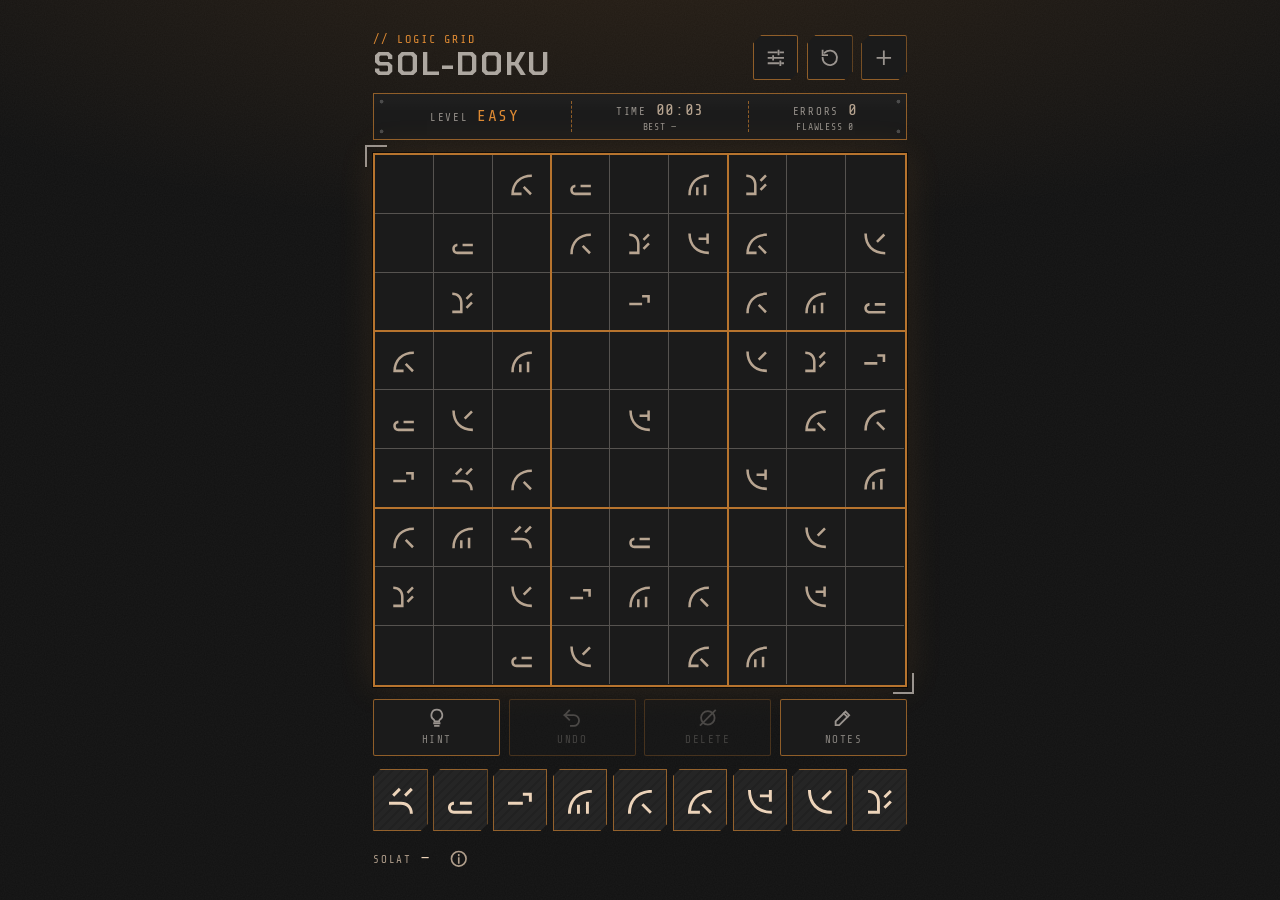
==== index.html @ e5eb12f6 "Release {"v":"20261127234426"} Co-Authored-By: Devin AI <158243242+devin-ai-integration[bot]@users.n" ====
<!doctype html>
<html lang="en" data-hue="ember">
<head>
  <meta charset="utf-8">
  <meta name="viewport" content="width=device-width, initial-scale=1, viewport-fit=cover">
  <meta name="theme-color" content="#111111">
  <meta name="apple-mobile-web-app-capable" content="yes">
  <meta name="mobile-web-app-capable" content="yes">
  <meta name="apple-mobile-web-app-status-bar-style" content="black-translucent">
  <meta name="apple-mobile-web-app-title" content="Sol-doku">
  <title>Sol-doku</title>
  <script>
    (() => {
      const V = "20261127234426";
      const check = () => fetch("version.json?t=" + Date.now(), { cache: "no-store" })
        .then((r) => r.json())
        .then(({ v }) => {
          if (v && v !== V && new URLSearchParams(location.search).get("v") !== v) location.replace(location.pathname + "?v=" + v);
        })
        .catch(() => {});
      check();
      document.addEventListener("visibilitychange", () => { if (!document.hidden) check(); });
    })();
  </script>
  <link rel="icon" type="image/png" href="[data-uri]">
  <link rel="apple-touch-icon" href="[data-uri]">
  <script>try { var h = localStorage.getItem("sudoku.hue"); if (h) document.documentElement.dataset.hue = h; } catch (e) {}</script>
  <link rel="preconnect" href="https://fonts.googleapis.com">
  <link rel="preconnect" href="https://fonts.gstatic.com" crossorigin>
  <link rel="stylesheet" href="https://fonts.googleapis.com/css2?family=Chakra+Petch:wght@400;500;600;700&family=Share+Tech+Mono&display=swap">
  <link rel="stylesheet" href="style.css?v=20261127234426">
</head>
<body>
  <main class="app" id="app">
    <header class="topbar">
      <div class="brand">
        <div class="kicker">// Logic grid</div>
        <h1>Sol-doku</h1>
      </div>
      <div class="top-actions">
        <button class="icon-btn" id="open-hue" aria-label="Settings">
          <svg viewBox="0 0 24 24" fill="none" stroke="currentColor" stroke-width="2" stroke-linecap="square"><path d="M4 6h9M17 6h3M4 12h3M11 12h9M4 18h11M19 18h1"/><path d="M15 4v4M9 10v4M17 16v4"/></svg>
        </button>
        <button class="icon-btn" id="open-reset" aria-label="Reset grid">
          <svg viewBox="0 0 24 24" fill="none" stroke="currentColor" stroke-width="2" stroke-linecap="square"><path d="M4 12a8 8 0 1 0 2.4-5.7"/><path d="M4 4v5h5"/></svg>
        </button>
        <button class="icon-btn" id="open-new" aria-label="New game">
          <svg viewBox="0 0 24 24" fill="none" stroke="currentColor" stroke-width="2" stroke-linecap="square"><path d="M12 5v14M5 12h14"/></svg>
        </button>
      </div>
    </header>

    <section class="panel status" aria-label="Game status">
      <div><span class="label">Level</span><span class="readout" id="stat-level">—</span></div>
      <div id="time-block"><span class="label">Time</span><span class="readout" id="stat-time">00:00</span><small class="sub" id="stat-best"></small></div>
      <div id="err-block"><span class="label">Errors</span><span class="readout" id="stat-mistakes">0</span><small class="sub" id="stat-streak"></small></div>
    </section>

    <div class="board-area">
      <div class="board-wrap">
        <div class="board" id="board" role="grid" aria-label="Sol-doku board"></div>
      </div>
    </div>

    <section class="tools" aria-label="Tools">
      <button class="tool" id="hint">
        <svg viewBox="0 0 24 24" fill="none" stroke="currentColor" stroke-width="2" stroke-linecap="square"><path d="M9 18h6M10 21h4"/><path d="M12 3a6 6 0 0 0-3.5 10.9c.6.5 1 1.2 1 2.1h5c0-.9.4-1.6 1-2.1A6 6 0 0 0 12 3z"/></svg>
        <span>Hint</span>
        <i class="badge" id="hint-count"></i>
      </button>
      <button class="tool" id="undo">
        <svg viewBox="0 0 24 24" fill="none" stroke="currentColor" stroke-width="2" stroke-linecap="square"><path d="M9 14L4 9l5-5"/><path d="M4 9h10a6 6 0 0 1 0 12h-3"/></svg>
        <span>Undo</span>
      </button>
      <button class="tool" id="erase">
        <svg class="ic-erase" viewBox="0 0 24 24" fill="none" stroke="currentColor" stroke-width="2" stroke-linecap="square"><circle cx="12" cy="12" r="7.5"/><path d="M4 20L20 4"/></svg>
        <svg class="ic-clear" viewBox="0 0 24 24" fill="currentColor" stroke="currentColor" stroke-width="2" stroke-linecap="square"><g stroke="none"><rect x="4" y="4" width="3" height="3"/><rect x="10.5" y="4" width="3" height="3"/><rect x="17" y="4" width="3" height="3"/><rect x="4" y="10.5" width="3" height="3"/><rect x="17" y="10.5" width="3" height="3"/><rect x="4" y="17" width="3" height="3"/><rect x="10.5" y="17" width="3" height="3"/><rect x="17" y="17" width="3" height="3"/></g><path d="M3 21L21 3" fill="none"/></svg>
        <span>Delete</span>
      </button>
      <button class="tool" id="solved-btn">
        <svg viewBox="0 0 24 24" fill="none" stroke="currentColor" stroke-width="2" stroke-linecap="square"><path d="M4 12.5l5 5L20 6.5"/></svg>
        <span>Solved · View results</span>
      </button>
      <button class="tool" id="notes" aria-pressed="false">
        <svg viewBox="0 0 24 24" fill="none" stroke="currentColor" stroke-width="2" stroke-linecap="square"><path d="M4 20h4L19 9l-4-4L4 16z"/><path d="M13 7l4 4"/></svg>
        <span>Notes</span>
      </button>
    </section>

    <section class="pad" id="pad" aria-label="Number pad"></section>

    <footer class="footer">
      <div class="footer-left">
        <div class="sol-guide" id="sol-block" aria-live="polite"><span>Solat</span><span class="readout" id="stat-sol">—</span><span class="sol-ex" id="stat-sol-ex"></span></div>
        <a class="info" href="https://github.com/menehune23/sol" target="_blank" rel="noopener" aria-label="What is Sol?" title="What is Sol?"><span id="info-text">What is Sol?</span><svg viewBox="0 0 24 24" fill="none" stroke="currentColor" stroke-width="2" stroke-linecap="square"><circle cx="12" cy="12" r="9"/><path d="M12 11v6M12 7v1"/></svg></a>
      </div>
      <a id="request-link" href="https://app.devin.ai/sessions/24729240f18b49819ce347943eb49a1e" target="_blank" rel="noopener">Request changes</a>
    </footer>
  </main>

  <dialog class="sheet" id="new-sheet" aria-labelledby="new-title">
    <div class="sheet-head">
      <div class="grabber" title="Close" aria-hidden="true"></div>
      <div class="kicker">// New grid</div>
      <h2 id="new-title">Select difficulty</h2>
    </div>
    <div class="levels" id="levels" role="radiogroup" aria-labelledby="new-title"></div>
    <div class="sheet-actions">
      <button class="btn" id="start">Generate grid</button>
      <button class="btn ghost" data-close>Cancel</button>
    </div>
  </dialog>

  <dialog class="sheet" id="reset-sheet" aria-labelledby="reset-title">
    <div class="sheet-head">
      <div class="grabber" title="Close" aria-hidden="true"></div>
      <div class="kicker">// Purge input</div>
      <h2 id="reset-title">Reset grid?</h2>
    </div>
    <p class="sheet-note">Clears your entries, notes, hints, and time. The starting grid stays the same.</p>
    <div class="sheet-actions">
      <button class="btn danger" id="do-reset">Reset</button>
      <button class="btn ghost" data-close>Cancel</button>
    </div>
  </dialog>

  <dialog class="sheet" id="hue-sheet" aria-labelledby="hue-title">
    <div class="sheet-head">
      <div class="grabber" title="Close" aria-hidden="true"></div>
      <div class="kicker">// System</div>
      <h2 id="hue-title">Settings</h2>
    </div>
    <div class="setting-label" id="color-label">Color</div>
    <div class="hues" id="hues" role="radiogroup" aria-labelledby="color-label"></div>
    <div class="hue-name" id="hue-name"></div>
    <div class="toggles">
      <label class="toggle"><span><strong>Timer</strong><small>Show elapsed time</small></span><input type="checkbox" id="set-timer" role="switch"><i aria-hidden="true"></i></label>
      <label class="toggle"><span><strong>Errors</strong><small>Mark wrong letters in red</small></span><input type="checkbox" id="set-errors" role="switch"><i aria-hidden="true"></i></label>
      <label class="toggle"><span><strong>Auto-clear notes</strong><small>Remove placed letters from notes</small></span><input type="checkbox" id="set-autonotes" role="switch"><i aria-hidden="true"></i></label>
      <label class="toggle"><span><strong>Hints</strong><small>Show the Hint button (using a hint disables record-setting and resets flawless streaks)</small></span><input type="checkbox" id="set-hints" role="switch"><i aria-hidden="true"></i></label>
      <label class="toggle"><span><strong>Sol guide</strong><small>Show the selected letter's Solat</small></span><input type="checkbox" id="set-sol" role="switch"><i aria-hidden="true"></i></label>
    </div>
    <div class="sheet-actions">
      <button class="btn" data-close>Done</button>
    </div>
  </dialog>

  <dialog class="sheet" id="win-sheet" aria-labelledby="win-title">
    <div class="sheet-head">
      <div class="grabber" title="Close" aria-hidden="true"></div>
      <div class="kicker">// Grid stabilized</div>
      <h2 id="win-title">Grid solved</h2>
    </div>
    <dl class="stats" id="win-stats"></dl>
    <p class="win-note" id="win-note" hidden>Hints used, so this grid can't set a record or count as flawless</p>
    <canvas id="sparks" popover="manual" aria-hidden="true"></canvas>
    <div class="sheet-actions">
      <button class="btn" id="win-new">New game</button>
      <button class="btn ghost" data-close>View grid</button>
    </div>
  </dialog>

  <div class="overlay" id="loading" hidden>
    <div class="scan"><div class="bars"><i></i><i></i><i></i><i></i><i></i></div><span>Generating grid</span></div>
  </div>

  <script src="sudoku.js?v=20261127234426"></script>
  <script src="sol.js?v=20261127234426"></script>
  <script src="app.js?v=20261127234426"></script>
</body>
</html>
---- style.css ----
:root {
  --bg: #111111;
  --surface: #1B1B1B;
  --surface-2: #252525;
  --surface-3: #2F2F2F;
  --base-text: #F2F2F2;
  --accent: #DE8A33;
  --accent-rgb: 222, 138, 51;
  --accent-fg: #111111;
  --neutral: color-mix(in srgb, var(--accent) 10%, #DEDEDE);
  --neutral-muted: color-mix(in srgb, var(--neutral) 62%, transparent);
  --neutral-dim: color-mix(in srgb, var(--neutral) 65%, var(--surface));
  --neutral-soft: color-mix(in srgb, var(--neutral) 75%, var(--surface));
  --neutral-dim-text: color-mix(in srgb, var(--neutral) 55%, var(--surface));
  --primary-action: var(--accent);
  --primary-action-fg: var(--accent-fg);
  --text: color-mix(in srgb, var(--accent) 30%, var(--base-text));
  --text-muted: color-mix(in srgb, var(--text) 72%, transparent);
  --border: rgba(var(--accent-rgb), 0.6);
  --grid-line: color-mix(in srgb, var(--neutral) 30%, var(--surface));
  --grid-major: rgba(var(--accent-rgb), 0.6);
  --negative: #FF5C4D;
  --negative-rgb: 255, 92, 77;
  --radius: 0.25rem;
  --chamfer: 0.75rem;
  --font: "Chakra Petch", "Rajdhani", system-ui, sans-serif;
  --mono: "Share Tech Mono", ui-monospace, "SF Mono", Menlo, monospace;
  --safe-top: env(safe-area-inset-top, 0px);
  --safe-bottom: env(safe-area-inset-bottom, 0px);
  color-scheme: dark;
}
[data-hue="ember"] { --accent: #DE8A33; --accent-rgb: 222, 138, 51; }
[data-hue="patina"] { --accent: #4FB89F; --accent-rgb: 79, 184, 159; }
[data-hue="signal"] { --accent: #E5533D; --accent-rgb: 229, 83, 61; }
[data-hue="sand"] { --accent: #C9B58C; --accent-rgb: 201, 181, 140; }
[data-hue="lime"] { --accent: #A9BA35; --accent-rgb: 169, 186, 53; }
[data-hue="ion"] { --accent: #5B9EE6; --accent-rgb: 91, 158, 230; }
[data-hue="nebula"] { --accent: #A57BE8; --accent-rgb: 165, 123, 232; }
[data-hue="flare"] { --accent: #E56BAA; --accent-rgb: 229, 107, 170; }
[data-hue="steel"] { --accent: #A1A1A1; --accent-rgb: 161, 161, 161; }

* { box-sizing: border-box; }
/* 0 = rest, 1 = peak of the solved-grid pulse; the peak copy of the board fades in over the rest state (0.31 over 0.35 composites to the 0.55 outer glow). */
@property --pulse { syntax: "<number>"; inherits: true; initial-value: 0; }
html, body { margin: 0; }
html {
  /* Layout size in rem at base scale, plus a gutter each side; the root font size scales it to fit the viewport. */
  --app-w: 32.5;
  --app-pad: 0.875;
  --app-h: 51.875;
  --scale-max: 1.625;
  touch-action: manipulation;
  font-size: clamp(16px, min(100vw / (var(--app-w) + 2 * var(--app-pad)), 100svh / var(--app-h)), 16px * var(--scale-max));
}
body {
  min-height: 100dvh;
  font-family: var(--font);
  color: var(--text);
  background-color: var(--bg);
  background-image:
    radial-gradient(120% 60% at 50% -10%, rgba(var(--accent-rgb), 0.12), transparent 60%),
    url("noise.png");
  background-size: auto, 160px;
  background-attachment: fixed;
  -webkit-tap-highlight-color: transparent;
  -webkit-font-smoothing: antialiased;
}
button { font: inherit; color: inherit; cursor: pointer; }
button:focus-visible, .cell:focus-visible { outline: 0.125rem solid var(--accent); outline-offset: 0.125rem; }

.app {
  max-width: calc(var(--app-w) * 1rem);
  height: 100dvh;
  min-height: min-content;
  margin: 0 auto;
  padding: calc(var(--safe-top) + 1.375rem) calc(var(--app-pad) * 1rem) calc(var(--safe-bottom) + 1.375rem);
  display: flex;
  flex-direction: column;
  justify-content: safe center;
  gap: 0.75rem;
}

.topbar { display: flex; align-items: flex-end; justify-content: space-between; gap: 0.75rem; }
.brand .kicker, .label, .tool span, .footer, .sheet .kicker, .level-option small, .stat dt {
  font-family: var(--mono);
  text-transform: uppercase;
  letter-spacing: 0.16em;
  font-size: 0.6875rem;
}
.brand .kicker { color: var(--accent); }
.brand .kicker b { font-weight: 400; color: var(--text); }
.brand h1 { margin: 0.125rem 0 0; color: var(--neutral-soft); font-size: 1.875rem; font-weight: 700; letter-spacing: 0.06em; text-transform: uppercase; line-height: 1; }
.top-actions { display: flex; gap: 0.5rem; }

.icon-btn {
  width: 2.625rem; height: 2.625rem;
  display: grid; place-items: center;
  border: 1px solid var(--border);
  border-radius: 0.125rem;
  background: var(--surface);
  color: var(--neutral-dim);
  clip-path: polygon(0.5rem 0, 100% 0, 100% calc(100% - 0.5rem), calc(100% - 0.5rem) 100%, 0 100%, 0 0.5rem);
}
.icon-btn:active { background: var(--surface-2); }
.icon-btn svg, .tool svg { --icon: 1.25rem; width: var(--icon); height: var(--icon); }
/* Icons are drawn on a 24-unit grid with a 2-unit margin; trim it above the stacked label. */
.tool:not(#solved-btn) svg { margin-top: calc(var(--icon) * -2 / 24); }

.panel {
  border: 1px solid var(--border);
  background:
    radial-gradient(circle at 0.4375rem 0.4375rem, rgba(255, 255, 255, 0.2) 0.09375rem, transparent 0.125rem),
    radial-gradient(circle at calc(100% - 0.4375rem) 0.4375rem, rgba(255, 255, 255, 0.2) 0.09375rem, transparent 0.125rem),
    radial-gradient(circle at 0.4375rem calc(100% - 0.4375rem), rgba(255, 255, 255, 0.2) 0.09375rem, transparent 0.125rem),
    radial-gradient(circle at calc(100% - 0.4375rem) calc(100% - 0.4375rem), rgba(255, 255, 255, 0.2) 0.09375rem, transparent 0.125rem),
    linear-gradient(180deg, rgba(255, 255, 255, 0.025), transparent 40%),
    var(--surface);
}

.status { display: flex; padding: 0.375rem 0.875rem; }
.status > div { flex: 1 1 auto; display: grid; grid-template-columns: 1fr auto auto 1fr; align-items: baseline; align-content: center; gap: 0.125rem 0.5rem; min-width: 0; }
.status > div:first-child { flex-grow: 1.3; }
.status > div > :first-child { grid-column: 2; }
.status .sub { grid-row: 2; grid-column: 1 / -1; text-align: center; white-space: nowrap; font-family: var(--mono); font-size: 0.5625rem; letter-spacing: 0.08em; text-transform: uppercase; color: var(--neutral-muted); font-variant-numeric: tabular-nums; }
.status > div[hidden] { display: none; }
@media (max-width: 360px) {
  .status { padding: 0.375rem 0.5rem; }
  .status > div { column-gap: 0.3125rem; }
  .status > div + div { padding-left: 0.375rem; margin-left: 0.375rem; }
  .status .readout { letter-spacing: 0; font-size: 0.875rem; }
  .status .label { letter-spacing: 0.12em; }
  .status #stat-level { letter-spacing: 0.06em; }
}
.status > div + div { border-left: 1px dashed var(--border); padding-left: 0.625rem; margin-left: 0.625rem; }
.label { color: var(--neutral-muted); font-size: 0.625rem; }

.readout { font-family: var(--mono); font-size: 0.9375rem; letter-spacing: 0.04em; font-variant-numeric: tabular-nums; }
#stat-level { color: var(--accent); text-transform: uppercase; letter-spacing: 0.1em; }
#stat-time, #stat-mistakes { color: color-mix(in srgb, var(--text) 75%, var(--surface)); }
#stat-mistakes.bad { color: var(--negative); }

/* Square slot that takes the space left by the rest of the UI; the board fills its shorter side. */
.board-area {
  flex: 0 1 auto;
  aspect-ratio: 1;
  min-height: 17.5rem;
  container-type: size;
  display: grid;
  place-items: center;
}
.board-wrap {
  position: relative;
  display: grid;
  width: min(100cqw, 100cqh);
  container-type: inline-size;
}
/* The board and its solved peak copy share one grid slot, so both get identical sizing. */
.board-wrap > .board { grid-area: 1 / 1; }
.board {
  --box-line: color-mix(in srgb, var(--accent) 80%, var(--surface));
  --letter: color-mix(in srgb, var(--accent) 80%, white);
  position: relative;
  display: grid;
  grid-template-columns: repeat(9, 1fr);
  grid-template-rows: repeat(9, 1fr);
  aspect-ratio: 1;
  border: 0.125rem solid var(--box-line);
  background: var(--surface);
  box-shadow: 0 0 0 1px rgba(0, 0, 0, 0.6), 0 0 2rem rgba(var(--accent-rgb), 0.12);
  touch-action: manipulation;
  user-select: none;
  -webkit-user-select: none;
}
/* 3x3 box lines drawn above the cells so highlights can't cover them. */
.board::before, .board::after {
  content: "";
  position: absolute;
  inset: 0;
  z-index: 2;
  pointer-events: none;
}
.board::before {
  left: calc(100% / 3 - 1px);
  right: calc(100% / 3 - 1px);
  border-left: 0.125rem solid var(--box-line);
  border-right: 0.125rem solid var(--box-line);
}
.board::after {
  top: calc(100% / 3 - 1px);
  bottom: calc(100% / 3 - 1px);
  border-top: 0.125rem solid var(--box-line);
  border-bottom: 0.125rem solid var(--box-line);
}
.board-wrap::before, .board-wrap::after {
  content: "";
  position: absolute;
  width: 1.125rem; height: 1.125rem;
  border: 0.125rem solid var(--neutral-dim);
  pointer-events: none;
}
.board-wrap::before { top: -0.4375rem; left: -0.4375rem; border-right: 0; border-bottom: 0; }
.board-wrap::after { bottom: -0.4375rem; right: -0.4375rem; border-left: 0; border-top: 0; }

.cell {
  position: relative;
  display: grid;
  place-items: center;
  padding: 0;
  border: 0;
  border-right: 1px solid var(--grid-line);
  border-bottom: 1px solid var(--grid-line);
  background: transparent;
  color: var(--accent);
  font-family: var(--font);
  font-size: 6.4cqi;
  font-weight: 500;
  line-height: 1;
  min-width: 0;
}
.cell.c8 { border-right: 0; }
.cell.r8 { border-bottom: 0; }
.cell.given { color: color-mix(in srgb, var(--text) var(--given-dim, 75%), var(--surface)); }
[data-hue="sand"], [data-hue="steel"] { --given-dim: 62%; }
.cell.given.sel, .cell.given.same { color: color-mix(in srgb, var(--text) 80%, var(--surface)); }
/* Cell outlines sit 1px thick on the cell's surrounding lines: over thin lines, on the inside edge of thick ones. */
.cell { --ot: 1px; --or: 1px; --ob: 1px; --ol: 1px; }
.cell.c3, .cell.c6 { --ol: 0px; }
.cell.r3, .cell.r6 { --ot: 0px; }
.cell::before {
  top: calc(-1 * var(--ot)); right: calc(-1 * var(--or)); bottom: calc(-1 * var(--ob)); left: calc(-1 * var(--ol));
  border: 1px solid var(--line-c, transparent);
}
.cell.peer { background: rgba(255, 255, 255, 0.0525); }
.cell.same, .cell.sel { background: rgba(var(--accent-rgb), 0.18); }
.cell.same::before { content: ""; position: absolute; z-index: 3; pointer-events: none; --line-c: var(--box-line); }
.cell.sel { --sel-line: color-mix(in srgb, var(--accent) 70%, white); }
.cell.sel::before { content: ""; position: absolute; z-index: 3; pointer-events: none; --line-c: var(--sel-line); box-shadow: inset 0 0 0.375rem rgba(var(--accent-rgb), 0.6), 0 0 0.25rem rgba(var(--accent-rgb), 0.9), 0 0 0.625rem rgba(var(--accent-rgb), 0.5); }
.cell.wrong { color: var(--negative); background-image: repeating-linear-gradient(-45deg, rgba(var(--negative-rgb), 0.24) 0 0.125rem, transparent 0.125rem 0.375rem); }
.cell.wrong.sel::before { --line-c: var(--negative); box-shadow: inset 0 0 0.375rem rgba(var(--negative-rgb), 0.6), 0 0 0.25rem rgba(var(--negative-rgb), 0.9), 0 0 0.625rem rgba(var(--negative-rgb), 0.5); }
.cell.flash { animation: flash 0.6s ease-out; }
@keyframes flash { from { background: rgba(var(--accent-rgb), 0.55); } }

.sym { display: block; width: 100%; height: 100%; fill: currentColor; overflow: visible; }
.cell .v { display: block; width: 40%; aspect-ratio: 1; }
.cell:not(.given):not(.wrong) .v { color: var(--letter); }
.cell:not(.given) .v .sym { filter: drop-shadow(0 0 0.125rem rgba(var(--glow-rgb, var(--accent-rgb)), 0.9)) drop-shadow(0 0 0.3125rem rgba(var(--glow-rgb, var(--accent-rgb)), 0.6)); }
.cell.wrong { --glow-rgb: var(--negative-rgb); }
.notes {
  position: absolute; inset: 6%;
  display: grid;
  grid-template-columns: repeat(3, 1fr);
  grid-template-rows: repeat(3, 1fr);
  font-size: 3.8cqi;
  line-height: 1;
  color: color-mix(in srgb, var(--text) 85%, transparent);
}
.notes span { display: grid; place-items: center; }
.notes .sym { width: 72%; height: 72%; }
.notes span:not(.on) .sym { visibility: hidden; }
.notes span.match { color: var(--accent); }
.notes span:not(.match) { opacity: 0.55; }

.tools { position: relative; display: grid; grid-auto-flow: column; grid-auto-columns: 1fr; gap: 0.5rem; }
.tool[hidden] { display: none; }
.tool {
  position: relative;
  display: flex; flex-direction: column; align-items: center; gap: 0.25rem;
  padding: 0.5rem 0.25rem;
  border: 1px solid var(--border);
  border-radius: 0.125rem;
  background: var(--surface);
  color: var(--text);
}
.tool span { text-box: trim-both cap alphabetic; font-size: 0.625rem; letter-spacing: 0.14em; color: var(--neutral-dim-text); }
.tool svg { color: var(--neutral-dim); }
.tool[aria-pressed="true"] svg { color: var(--accent); }
.tool:active { background: var(--surface-2); }
.tool[aria-pressed="true"] { background: rgba(var(--accent-rgb), 0.22); border-color: var(--accent); }
.tool[aria-pressed="true"] span { color: var(--accent); }
.tool .badge {
  position: absolute; top: 0.25rem; right: 0.375rem;
  font-family: var(--mono); font-size: 0.625rem; color: var(--accent);
}
#erase .ic-clear, #erase.clear-notes .ic-erase { display: none; }
#erase.clear-notes .ic-clear { display: block; }
.tool:disabled { opacity: 0.4; cursor: default; }
#solved-btn { display: none; }
.solved .tools > .tool:not(#solved-btn) { visibility: hidden; }
.solved #solved-btn { position: absolute; inset: 0; display: flex; flex-direction: row; justify-content: center; gap: 0.625rem; border-color: var(--accent); background: rgba(var(--accent-rgb), 0.16); }
.solved #solved-btn { border-color: rgba(var(--accent-rgb), 0.55); }
.solved #solved-btn::after { content: ""; position: absolute; inset: -1px; border: 1px solid var(--accent); border-radius: inherit; box-shadow: 0 0 0.625rem rgba(var(--accent-rgb), 0.55); pointer-events: none; opacity: 0; animation: peak 2.4s ease-in-out infinite; }
.solved #solved-btn svg, .solved #solved-btn span { color: color-mix(in srgb, var(--neutral) 85%, var(--surface)); }
.solved #solved-btn span { font-size: 0.6875rem; }
@keyframes peak { 50% { opacity: 1; } }
.board.peak { --pulse: 1; pointer-events: none; opacity: 0; animation: peak 2.4s ease-in-out infinite; }
.solved .board { --box-line: color-mix(in srgb, var(--accent) calc(80% + 20% * var(--pulse)), var(--surface)); }
.solved .cell.given { color: color-mix(in srgb, var(--letter) calc(100% * var(--pulse)), color-mix(in srgb, var(--text) 75%, var(--surface))); }
.solved .board {
  box-shadow:
    0 0 0.1875rem rgba(var(--accent-rgb), calc(0.9 * var(--pulse))),
    0 0 0.625rem rgba(var(--accent-rgb), calc(0.7 * var(--pulse))),
    inset 0 0 0.1875rem rgba(var(--accent-rgb), calc(0.9 * var(--pulse))),
    inset 0 0 0.625rem rgba(var(--accent-rgb), calc(0.7 * var(--pulse))),
    0 0 3rem rgba(var(--accent-rgb), calc(0.35 - 0.04 * var(--pulse)));
}
/* Only the peak copy draws the pulse glows; at rest they would be invisible yet still cost a blur each (heavy when zoomed). */
/* Every thick line gets the same two-layer glow: inner lines via drop-shadow, the border via box-shadow on both sides. */
.board.peak::before, .board.peak::after {
  filter:
    drop-shadow(0 0 0.1875rem rgba(var(--accent-rgb), 0.9))
    drop-shadow(0 0 0.625rem rgba(var(--accent-rgb), 0.7));
}
.board.peak .cell .v .sym {
  filter:
    drop-shadow(0 0 0.125rem rgba(var(--accent-rgb), 0.9))
    drop-shadow(0 0 0.3125rem rgba(var(--accent-rgb), 0.6))
    drop-shadow(0 0 0.625rem rgba(var(--accent-rgb), 0.5));
}
@media (prefers-reduced-motion: reduce) { .board.peak, .solved #solved-btn::after { display: none; } }

.pad { display: grid; grid-template-columns: repeat(9, 1fr); gap: 0.3125rem; }
.key {
  display: flex; flex-direction: column; align-items: center; justify-content: center;
  height: 3.625rem;
  padding: 0;
  border: 1px solid var(--border);
  border-radius: 0;
  background-color: var(--surface-2);
  background-image: repeating-linear-gradient(-45deg, rgba(0, 0, 0, 0.12) 0 0.125rem, transparent 0.125rem 0.375rem);
  clip-path: polygon(0.4375rem 0, 100% 0, 100% calc(100% - 0.4375rem), calc(100% - 0.4375rem) 100%, 0 100%, 0 0.4375rem);
  color: var(--text);
}
.key b { display: block; width: min(50%, 1.375rem); aspect-ratio: 1; }
.key:active { background-color: rgba(var(--accent-rgb), 0.3); }
.key { position: relative; }
.key.complete::after {
  content: "";
  position: absolute; top: 0.25rem; right: 0.25rem;
  width: 0.5625rem; height: 0.5625rem;
  background: var(--accent);
  -webkit-mask: url("data:image/svg+xml,%3Csvg xmlns='http://www.w3.org/2000/svg' viewBox='0 0 10 10'%3E%3Cpath d='M1.5 5.2 4 7.6 8.6 2.4' fill='none' stroke='black' stroke-width='1.8' stroke-linecap='square'/%3E%3C/svg%3E") center / contain no-repeat;
  mask: url("data:image/svg+xml,%3Csvg xmlns='http://www.w3.org/2000/svg' viewBox='0 0 10 10'%3E%3Cpath d='M1.5 5.2 4 7.6 8.6 2.4' fill='none' stroke='black' stroke-width='1.8' stroke-linecap='square'/%3E%3C/svg%3E") center / contain no-repeat;
}
.key.preview.complete::after { background: var(--accent-fg); }
.notes-on .key {
  background-color: rgba(var(--accent-rgb), 0.1);
  background-image: none;
  border: 1px solid rgba(var(--accent-rgb), 0.7);
}
/* Status light: shows and toggles whether the selected cell holds this key's note. Its tap zone is the key's bottom third, below the letter. */
.key .light { display: none; position: absolute; right: 0; bottom: 0; left: 0; height: 33%; }
.pad.lights .key .light { display: block; }
.key .light::before {
  content: "";
  position: absolute; bottom: 0.3125rem; left: 50%; translate: -50% 0;
  width: 0.375rem; height: 0.375rem;
  background: color-mix(in srgb, var(--text) 22%, transparent);
}
.key.noted .light::before { background: var(--text); box-shadow: 0 0 0.25rem var(--text), 0 0 0.5rem rgba(var(--accent-rgb), 0.6); }
.key.preview .light::before { background: color-mix(in srgb, var(--accent-fg) 25%, transparent); }
.key.preview.noted .light::before { background: var(--accent-fg); box-shadow: none; }
.key.preview { background-color: var(--accent); background-image: none; border-color: var(--accent); }
.key.preview b { color: var(--accent-fg); }
.key.locked, .notes-on .key.locked { opacity: 0.25; cursor: default; }
.key.locked.preview { opacity: 1; }


.footer { display: flex; justify-content: space-between; gap: 0.75rem; color: var(--text-muted); font-size: 0.625rem; padding-top: 0.25rem; }
.footer { align-items: center; }
.footer a { color: inherit; }
.footer-left { display: flex; align-items: center; gap: 0.625rem; min-width: 0; }
.sol-guide { display: flex; align-items: baseline; gap: 0.5rem; white-space: nowrap; }
.sol-guide[hidden] { display: none; }
.sol-guide .readout { font-size: 0.875rem; color: var(--text); text-transform: none; letter-spacing: 0.04em; }
.sol-ex { font-size: 0.875rem; color: var(--text); text-transform: none; letter-spacing: 0.04em; }
.sol-ex i { font-style: normal; font-size: 0.625rem; color: var(--text-muted); text-transform: uppercase; letter-spacing: 0.16em; }
.sol-ex b { font-weight: 400; color: var(--accent); }
.footer .info { display: flex; align-items: center; gap: 0.5rem; color: var(--text-muted); }
.footer .info svg { width: 1.125rem; height: 1.125rem; flex: none; }
.footer .info span { text-decoration: underline; }
.footer .info span[hidden] { display: none; }

/* Sheets */
dialog.sheet {
  width: 100%;
  max-width: calc(var(--app-w) * 1rem);
  margin: auto auto 0;
  padding: 0 1.125rem;
  border: 0;
  border-top: 0.125rem solid var(--accent);
  box-shadow: -1px 0 var(--border), 1px 0 var(--border);
  border-radius: 0;
  background: linear-gradient(180deg, rgba(var(--accent-rgb), 0.07), transparent 8.75rem), var(--surface);
  --text: var(--neutral);
  --text-muted: color-mix(in srgb, var(--neutral) 72%, transparent);
  color: var(--text);
}
dialog.sheet::backdrop { background: rgba(0, 0, 0, 0.6); }
#sparks { position: fixed; inset: 0; width: 100vw; height: 100vh; margin: 0; padding: 0; border: 0; background: none; pointer-events: none; overflow: visible; }
dialog.sheet[open] { animation: rise 0.22s ease-out; }
@keyframes rise { from { transform: translateY(1.5rem); opacity: 0; } }
.grabber { position: relative; width: 2.25rem; height: 0.3125rem; margin: 0 auto 0.875rem; background: var(--border); cursor: grab; touch-action: none; }
.grabber::before { content: ""; position: absolute; inset: -0.75rem -3.75rem; }
.sheet-head {
  position: relative; z-index: 2; flex: none;
  margin: 0 -1.125rem; padding: 0.625rem 1.125rem 0;
  touch-action: none;
}
.sheet-actions {
  position: relative; z-index: 2; flex: none;
  margin: 0 -1.125rem; padding: 0 1.125rem calc(var(--safe-bottom) + 1.125rem);
}
.sheet-body > :first-child { margin-top: 0; text-box: trim-start cap alphabetic; }
.sheet-body > :not(:has(~ :not([hidden]))) { margin-bottom: 0; }
.sheet-head::after, .sheet-actions::after { content: ""; position: absolute; pointer-events: none; opacity: 0; transition: opacity 0.15s; }
.sheet-head::after { left: 50%; top: calc(100% + 0.875rem); width: 0.5rem; height: 0.5rem; border: solid var(--neutral-dim); border-width: 0.125rem 0 0 0.125rem; transform: translateX(-50%) rotate(45deg); }
.sheet.scrolled .sheet-head::after { opacity: 1; }
.sheet-actions::after { left: 50%; bottom: calc(100% + 0.875rem); width: 0.5rem; height: 0.5rem; border: solid var(--neutral-dim); border-width: 0 0.125rem 0.125rem 0; transform: translateX(-50%) rotate(45deg); }
.sheet.more .sheet-actions::after { opacity: 1; }
dialog.sheet { transition: transform 0.22s ease-out; }
dialog.sheet.closing { transform: translateY(100%); }
dialog.sheet::backdrop { opacity: var(--scrim, 1); transition: opacity 0.22s ease-out; }
dialog.sheet.closing::backdrop { opacity: 0; }
.sheet .kicker { color: var(--accent); }
.sheet h2 { margin: 0.125rem 0 0; font-size: min(1.25rem, 5.9vw); letter-spacing: 0.1em; text-transform: uppercase; }

.levels { display: grid; gap: 0.5rem; margin-bottom: 1rem; }
.level-option {
  display: grid;
  grid-template-columns: auto 1fr;
  align-items: center;
  gap: 0.75rem;
  padding: 0.75rem 0.875rem;
  text-align: left;
  border: 1px solid var(--border);
  border-radius: 0.125rem;
  background: var(--surface-2);
}
.level-option .pips { display: flex; gap: 0.1875rem; }
.level-option .pips i { width: 0.3125rem; height: 1rem; background: var(--surface-3); transform: skewX(-15deg); }
.level-option .pips i.on { background: var(--accent); }
.level-option strong { display: block; font-size: 1rem; letter-spacing: 0.06em; text-transform: uppercase; }
.level-option small { display: block; color: var(--text); letter-spacing: 0.08em; font-size: 0.625rem; margin-top: 0.125rem; }
.level-option .best { min-width: 6ch; font-family: var(--mono); font-size: 0.75rem; text-align: right; }
.level-option .best { grid-column: 2; display: grid; grid-template-columns: auto auto; justify-content: start; gap: 0.25rem 0.75rem; margin: -0.25rem 0 0; text-align: left; }
.level-option .best, .level-option .best dd { color: color-mix(in srgb, var(--neutral) 60%, var(--surface)); }
.level-option .best dd { margin: 0; }
.level-option[aria-checked="true"] .best, .level-option[aria-checked="true"] .best dd { color: var(--text-muted); }
.level-option[aria-checked="true"] { border-color: var(--accent); background: rgba(var(--accent-rgb), 0.16); }

.btn {
  display: block;
  width: 100%;
  padding: 0.9375rem 1.125rem;
  border: 0;
  border-radius: 0;
  font-weight: 700;
  font-size: 0.9375rem;
  letter-spacing: 0.16em;
  text-transform: uppercase;
  background-color: var(--primary-action);
  color: var(--primary-action-fg);
  background-image: repeating-linear-gradient(-45deg, rgba(0, 0, 0, 0.08) 0 0.125rem, transparent 0.125rem 0.375rem);
  clip-path: polygon(var(--chamfer) 0, 100% 0, 100% calc(100% - var(--chamfer)), calc(100% - var(--chamfer)) 100%, 0 100%, 0 var(--chamfer));
}
.btn.danger { background-color: var(--negative); color: #141414; }
.sheet-note { margin: -0.25rem 0 1.125rem; color: var(--text-muted); font-size: 0.875rem; line-height: 1.45; }
.btn.ghost { background-color: rgba(255, 255, 255, 0.07); color: var(--text); margin-top: 0.5rem; }
.btn:active { filter: brightness(1.12); }

.hues { display: grid; grid-template-columns: repeat(9, 1fr); gap: 0.375rem; margin-bottom: 0.5rem; }
.hue {
  aspect-ratio: 1;
  border: 0.125rem solid transparent;
  background: var(--swatch);
  clip-path: polygon(0.5rem 0, 100% 0, 100% calc(100% - 0.5rem), calc(100% - 0.5rem) 100%, 0 100%, 0 0.5rem);
  padding: 0;
}
.hue[aria-checked="true"] { border-color: var(--base-text); box-shadow: inset 0 0 0 0.1875rem var(--surface); }
.setting-label { font-family: var(--mono); font-size: 0.625rem; letter-spacing: 0.16em; text-transform: uppercase; color: var(--neutral-muted); margin-bottom: 0.5rem; }
.toggles { display: grid; gap: 0.5rem; margin-bottom: 1rem; }
.toggle {
  display: flex; align-items: center; justify-content: space-between; gap: 0.75rem;
  padding: 0.75rem 0.875rem;
  border: 1px solid var(--border);
  background: var(--surface-2);
  cursor: pointer;
}
.toggle strong { display: block; font-size: 0.9375rem; letter-spacing: 0.06em; text-transform: uppercase; }
.toggle small { display: block; margin-top: 0.125rem; font-family: var(--mono); font-size: 0.625rem; letter-spacing: 0.06em; color: var(--text-muted); }
.toggle input { position: absolute; opacity: 0; pointer-events: none; }
.toggle i {
  position: relative; flex: none;
  width: 3rem; height: 1.625rem;
  background: var(--surface-3);
  border: 1px solid color-mix(in srgb, var(--neutral) 35%, var(--surface));
  clip-path: polygon(0.375rem 0, 100% 0, 100% calc(100% - 0.375rem), calc(100% - 0.375rem) 100%, 0 100%, 0 0.375rem);
  transition: background 0.15s;
}
.toggle i::after {
  content: ""; position: absolute; top: 0.1875rem; left: 0.1875rem;
  width: 1.125rem; height: 1.125rem;
  background: var(--neutral-dim);
  transition: transform 0.15s, background 0.15s;
}
.toggle input:checked + i { background: rgba(var(--accent-rgb), 0.3); border-color: var(--accent); }
.toggle input:checked + i::after { transform: translateX(1.375rem); background: var(--accent); }
.toggle input:focus-visible + i { outline: 0.125rem solid var(--accent); outline-offset: 0.125rem; }
.hue-name { font-family: var(--mono); font-size: 0.75rem; letter-spacing: 0.14em; text-transform: uppercase; color: var(--accent); margin: 0.25rem 0 1rem; }

.stats { display: grid; margin: 0 0 1rem; }
.stat { --row-pad: 0.9375rem; display: flex; align-items: center; justify-content: space-between; gap: 0.75rem; padding: var(--row-pad) 0.125rem; margin: 0; }
.stat:first-child { padding-top: 0; }
.stat + .stat { border-top: 1px dashed color-mix(in srgb, var(--neutral) 12%, transparent); }
.stat-div { height: 1px; margin: 0.25rem 0; background: var(--border); }
.stat dt, .stat dd > span { text-box: trim-both cap alphabetic; }
.stat dt { color: var(--neutral-soft); font-size: 0.6875rem; }
.stat dd { display: flex; align-items: center; margin: 0; font-family: var(--mono); font-size: 1.125rem; }
.win-note { margin: -0.375rem 0 1rem; font-family: var(--mono); font-size: 0.625rem; letter-spacing: 0.06em; color: var(--text-muted); }
.stat dd.record { color: var(--accent); }
.stat dd .star { width: 0.95em; height: 0.95em; margin-block: calc((1cap - 0.95em) / 2); margin-left: 0.4em; fill: currentColor; }
.star { overflow: visible; animation: star-pulse 2.4s ease-in-out infinite; }
@keyframes star-pulse {
  0%, 100% { filter: drop-shadow(0 0 0.125rem rgba(var(--accent-rgb), 0.7)); opacity: 0.85; transform: scale(1); }
  50% { filter: drop-shadow(0 0 0.25rem rgba(var(--accent-rgb), 1)) drop-shadow(0 0 0.625rem rgba(var(--accent-rgb), 0.8)); opacity: 1; transform: scale(1.12); }
}
.stat.starred dt { color: var(--accent); }
.stat.starred dt, .stat.starred dd { animation: text-pulse 2.4s ease-in-out infinite; }
@keyframes text-pulse {
  0%, 100% { text-shadow: 0 0 0.125rem rgba(var(--accent-rgb), 0.4); opacity: 0.85; }
  50% { text-shadow: 0 0 0.25rem rgba(var(--accent-rgb), 0.9), 0 0 0.625rem rgba(var(--accent-rgb), 0.6); opacity: 1; }
}
@media (prefers-reduced-motion: reduce) {
  .star, .stat.starred dt, .stat.starred dd { animation: none; }
}

.overlay {
  position: fixed; inset: 0;
  display: grid; place-items: center;
  background: rgba(0, 0, 0, 0.55);
  z-index: 10;
}
.overlay[hidden] { display: none; }
.scan { display: flex; flex-direction: column; align-items: center; gap: 0.875rem; font-family: var(--mono); letter-spacing: 0.18em; text-transform: uppercase; font-size: 0.75rem; color: var(--accent); }
.scan .bars { display: flex; gap: 0.25rem; }
.scan .bars i { width: 0.375rem; height: 1.625rem; background: var(--accent); transform: skewX(-15deg); animation: pulse 0.9s infinite ease-in-out; }
.scan .bars i:nth-child(2) { animation-delay: 0.1s; }
.scan .bars i:nth-child(3) { animation-delay: 0.2s; }
.scan .bars i:nth-child(4) { animation-delay: 0.3s; }
.scan .bars i:nth-child(5) { animation-delay: 0.4s; }
@keyframes pulse { 50% { opacity: 0.2; } }


@media (max-width: 370px) {
  html { --app-pad: 0.625; }
  .key { height: 3.125rem; }
  .key b { width: min(50%, 1.125rem); }
  .pad { gap: 0.25rem; }
}
@media (prefers-reduced-motion: reduce) {
  *, *::before, *::after { animation: none !important; }
}

html:has(dialog[open]),
html:has(dialog[open]) body { overflow: hidden; overscroll-behavior: none; }
dialog.sheet { max-height: calc(100dvh * 3 / 4); overflow: hidden; overscroll-behavior: none; }
dialog.sheet[open] { display: flex; flex-direction: column; }
.sheet-body { flex: 1 1 auto; min-height: 0; outline: none; overflow-y: auto; overscroll-behavior: contain; scrollbar-width: none; }
.sheet-body::-webkit-scrollbar { display: none; }
.sheet-body {
  --fade: 1.25rem;
  margin: 0.625rem -1.125rem;
  padding: var(--fade) 1.125rem;
  /* Smootherstep ramp: starts and ends with zero slope, so neither edge of the fade shows a line. */
  --fade-ramp: rgba(0, 0, 0, 0.0000) calc(var(--fade) * 0), rgba(0, 0, 0, 0.0022) calc(var(--fade) * 0.0625), rgba(0, 0, 0, 0.0161) calc(var(--fade) * 0.125), rgba(0, 0, 0, 0.0488) calc(var(--fade) * 0.1875), rgba(0, 0, 0, 0.1035) calc(var(--fade) * 0.25), rgba(0, 0, 0, 0.1800) calc(var(--fade) * 0.3125), rgba(0, 0, 0, 0.2752) calc(var(--fade) * 0.375), rgba(0, 0, 0, 0.3840) calc(var(--fade) * 0.4375), rgba(0, 0, 0, 0.5000) calc(var(--fade) * 0.5), rgba(0, 0, 0, 0.6160) calc(var(--fade) * 0.5625), rgba(0, 0, 0, 0.7248) calc(var(--fade) * 0.625), rgba(0, 0, 0, 0.8200) calc(var(--fade) * 0.6875), rgba(0, 0, 0, 0.8965) calc(var(--fade) * 0.75), rgba(0, 0, 0, 0.9512) calc(var(--fade) * 0.8125), rgba(0, 0, 0, 0.9839) calc(var(--fade) * 0.875), rgba(0, 0, 0, 0.9978) calc(var(--fade) * 0.9375), rgba(0, 0, 0, 1.0000) calc(var(--fade) * 1);
  -webkit-mask-image: linear-gradient(to bottom, var(--fade-ramp)), linear-gradient(to top, var(--fade-ramp));
  mask-image: linear-gradient(to bottom, var(--fade-ramp)), linear-gradient(to top, var(--fade-ramp));
  -webkit-mask-composite: source-in;
  mask-composite: intersect;
}
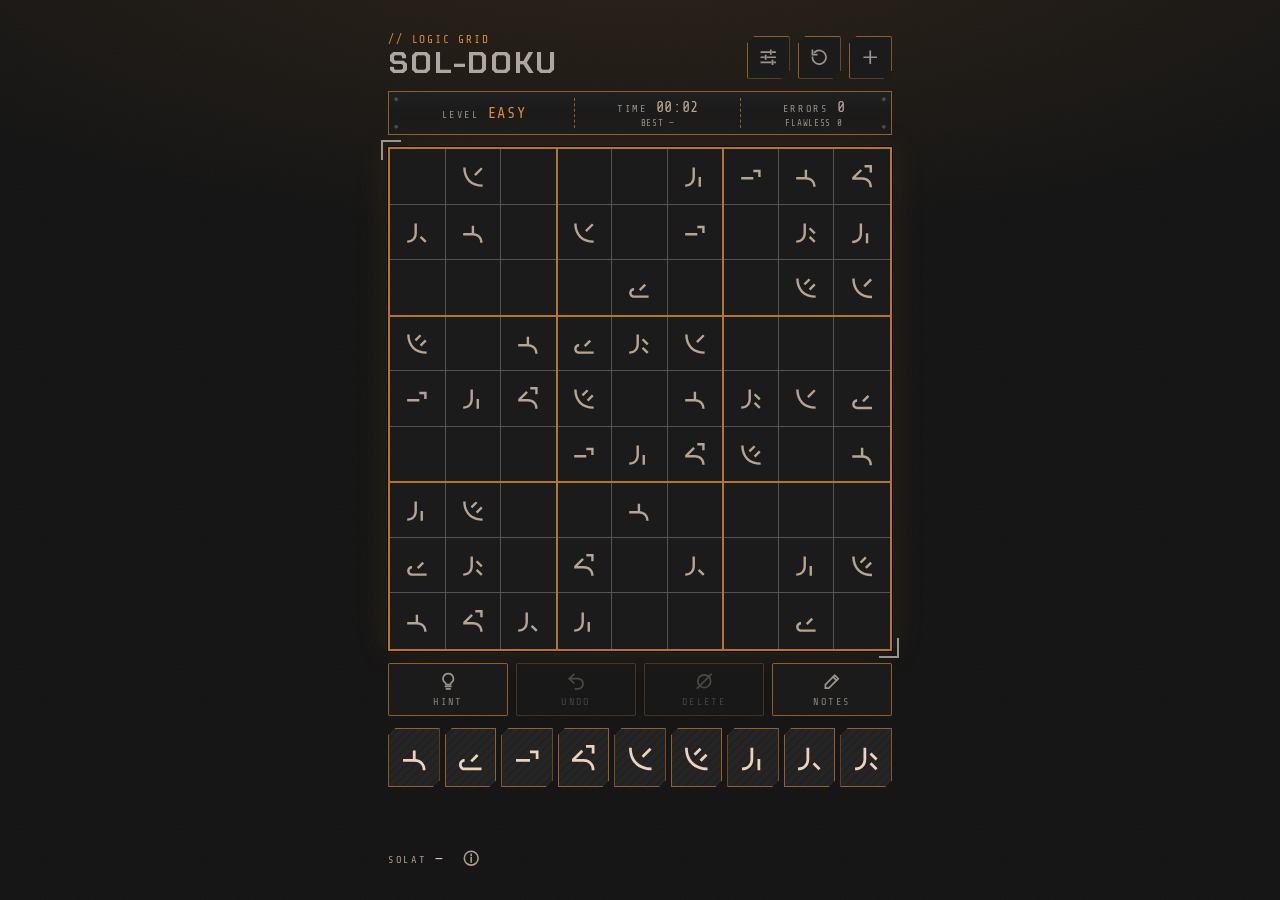
==== commit e995cdcd: "Release {"v":"20261128000712"} Co-Authored-By: Devin AI <158243242+devin-ai-integration[bot]@users.n" ====
--- a/index.html
+++ b/index.html
@@ -11,7 +11,7 @@
   <title>Sol-doku</title>
   <script>
     (() => {
-      const V = "20261127234426";
+      const V = "20261128000712";
       const check = () => fetch("version.json?t=" + Date.now(), { cache: "no-store" })
         .then((r) => r.json())
         .then(({ v }) => {
@@ -28,7 +28,7 @@
   <link rel="preconnect" href="https://fonts.googleapis.com">
   <link rel="preconnect" href="https://fonts.gstatic.com" crossorigin>
   <link rel="stylesheet" href="https://fonts.googleapis.com/css2?family=Chakra+Petch:wght@400;500;600;700&family=Share+Tech+Mono&display=swap">
-  <link rel="stylesheet" href="style.css?v=20261127234426">
+  <link rel="stylesheet" href="style.css?v=20261128000712">
 </head>
 <body>
   <main class="app" id="app">
@@ -164,8 +164,8 @@
     <div class="scan"><div class="bars"><i></i><i></i><i></i><i></i><i></i></div><span>Generating grid</span></div>
   </div>
 
-  <script src="sudoku.js?v=20261127234426"></script>
-  <script src="sol.js?v=20261127234426"></script>
-  <script src="app.js?v=20261127234426"></script>
+  <script src="sudoku.js?v=20261128000712"></script>
+  <script src="sol.js?v=20261128000712"></script>
+  <script src="app.js?v=20261128000712"></script>
 </body>
 </html>
--- a/style.css
+++ b/style.css
@@ -47,7 +47,7 @@
   /* Layout size in rem at base scale, plus a gutter each side; the root font size scales it to fit the viewport. */
   --app-w: 32.5;
   --app-pad: 0.875;
-  --app-h: 51.875;
+  --app-h: 54.9375;
   --scale-max: 1.625;
   touch-action: manipulation;
   font-size: clamp(16px, min(100vw / (var(--app-w) + 2 * var(--app-pad)), 100svh / var(--app-h)), 16px * var(--scale-max));
@@ -71,7 +71,6 @@
 .app {
   max-width: calc(var(--app-w) * 1rem);
   height: 100dvh;
-  min-height: min-content;
   margin: 0 auto;
   padding: calc(var(--safe-top) + 1.375rem) calc(var(--app-pad) * 1rem) calc(var(--safe-bottom) + 1.375rem);
   display: flex;
@@ -318,7 +317,7 @@
 }
 @media (prefers-reduced-motion: reduce) { .board.peak, .solved #solved-btn::after { display: none; } }
 
-.pad { display: grid; grid-template-columns: repeat(9, 1fr); gap: 0.3125rem; }
+.pad { display: grid; grid-template-columns: repeat(9, 1fr); gap: 0 0.3125rem; }
 .key {
   display: flex; flex-direction: column; align-items: center; justify-content: center;
   height: 3.625rem;
@@ -347,18 +346,39 @@
   background-image: none;
   border: 1px solid rgba(var(--accent-rgb), 0.7);
 }
-/* Status light: shows and toggles whether the selected cell holds this key's note. Its tap zone is the key's bottom third, below the letter. */
-.key .light { display: none; position: absolute; right: 0; bottom: 0; left: 0; height: 33%; }
-.pad.lights .key .light { display: block; }
-.key .light::before {
+/* Note buttons extend each key downward: the key keeps the top cut, the button takes the bottom cut, and the light repeats the button's shape. 2.75rem meets the 44px touch-target minimum. */
+.note-btn {
+  --cut: 0.4375rem;
+  position: relative;
+  height: 2.75rem;
+  padding: 0;
+  border: 1px solid var(--border);
+  border-top: 0;
+  border-radius: 0;
+  background-color: var(--surface-2);
+  background-image: repeating-linear-gradient(-45deg, rgba(0, 0, 0, 0.12) 0 0.125rem, transparent 0.125rem 0.375rem);
+  clip-path: polygon(0 0, 100% 0, 100% calc(100% - var(--cut)), calc(100% - var(--cut)) 100%, 0 100%);
+}
+/* Out of notes mode the buttons hide but keep their space, so the grid doesn't resize. */
+.pad:not(.notes-on) .note-btn { visibility: hidden; }
+.notes-on .key { clip-path: polygon(0.4375rem 0, 100% 0, 100% 100%, 0 100%, 0 0.4375rem); }
+.notes-on .note-btn {
+  background-color: rgba(var(--accent-rgb), 0.1);
+  background-image: none;
+  border-color: rgba(var(--accent-rgb), 0.7);
+}
+.note-btn:active:not(:disabled) { background-color: rgba(var(--accent-rgb), 0.3); }
+.note-btn i { position: absolute; inset: 0.5rem 0.4375rem; }
+.note-btn i::before {
   content: "";
-  position: absolute; bottom: 0.3125rem; left: 50%; translate: -50% 0;
-  width: 0.375rem; height: 0.375rem;
-  background: color-mix(in srgb, var(--text) 22%, transparent);
-}
-.key.noted .light::before { background: var(--text); box-shadow: 0 0 0.25rem var(--text), 0 0 0.5rem rgba(var(--accent-rgb), 0.6); }
-.key.preview .light::before { background: color-mix(in srgb, var(--accent-fg) 25%, transparent); }
-.key.preview.noted .light::before { background: var(--accent-fg); box-shadow: none; }
+  position: absolute; inset: 0;
+  clip-path: polygon(0 0, 100% 0, 100% calc(100% - 0.25rem), calc(100% - 0.25rem) 100%, 0 100%);
+  background: color-mix(in srgb, var(--text) 18%, transparent);
+}
+.note-btn.on i { filter: drop-shadow(0 0 0.25rem rgba(var(--accent-rgb), 0.7)); }
+.note-btn.on i::before { background: var(--text); }
+.note-btn:disabled { cursor: default; }
+.note-btn:disabled i { opacity: 0.35; }
 .key.preview { background-color: var(--accent); background-image: none; border-color: var(--accent); }
 .key.preview b { color: var(--accent-fg); }
 .key.locked, .notes-on .key.locked { opacity: 0.25; cursor: default; }
@@ -555,7 +575,7 @@
   html { --app-pad: 0.625; }
   .key { height: 3.125rem; }
   .key b { width: min(50%, 1.125rem); }
-  .pad { gap: 0.25rem; }
+  .pad { column-gap: 0.25rem; }
 }
 @media (prefers-reduced-motion: reduce) {
   *, *::before, *::after { animation: none !important; }
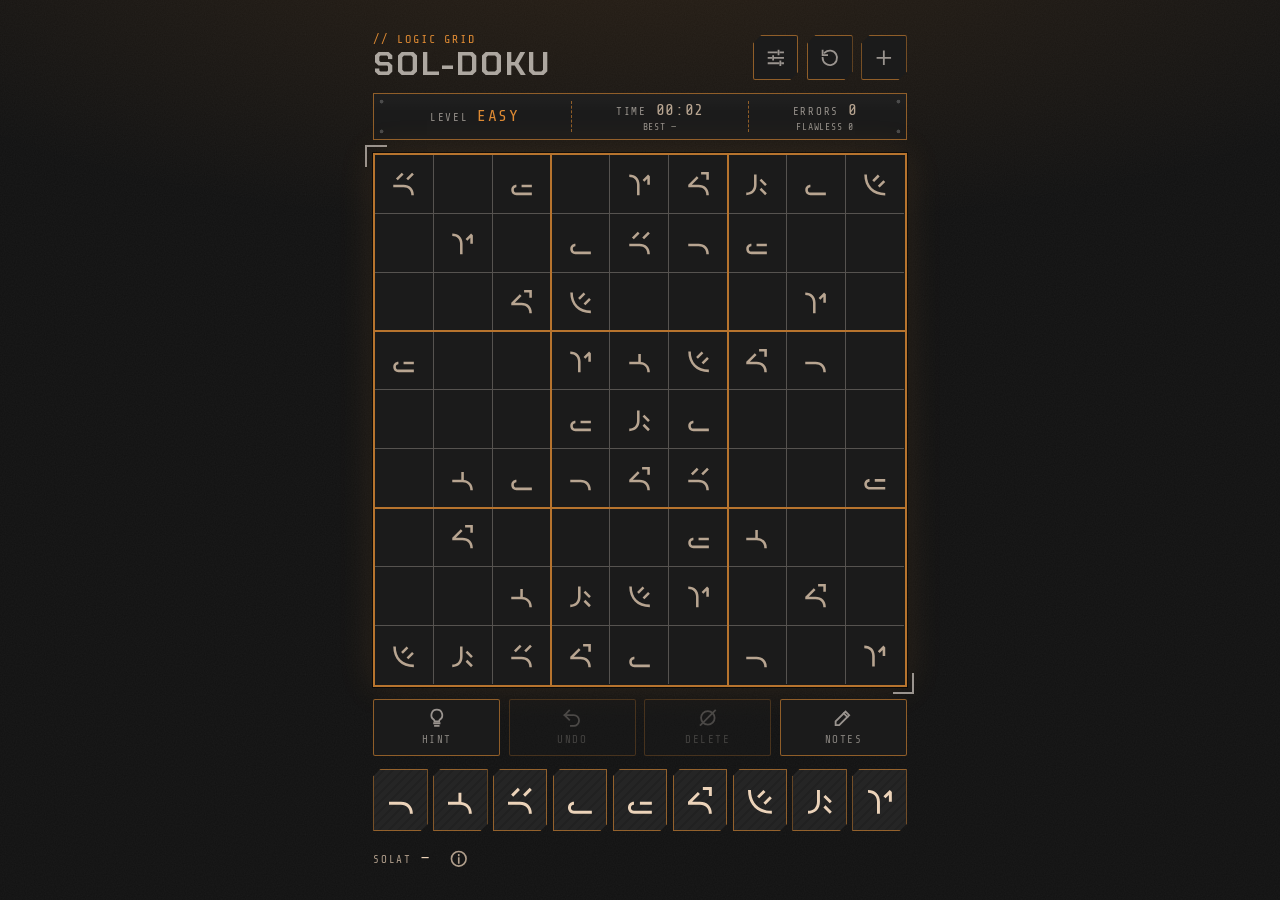
==== commit b65d5a38: "Release {"v":"20261128003710"} Co-Authored-By: Devin AI <158243242+devin-ai-integration[bot]@users.n" ====
--- a/index.html
+++ b/index.html
@@ -11,7 +11,7 @@
   <title>Sol-doku</title>
   <script>
     (() => {
-      const V = "20261128000712";
+      const V = "20261128003710";
       const check = () => fetch("version.json?t=" + Date.now(), { cache: "no-store" })
         .then((r) => r.json())
         .then(({ v }) => {
@@ -28,7 +28,7 @@
   <link rel="preconnect" href="https://fonts.googleapis.com">
   <link rel="preconnect" href="https://fonts.gstatic.com" crossorigin>
   <link rel="stylesheet" href="https://fonts.googleapis.com/css2?family=Chakra+Petch:wght@400;500;600;700&family=Share+Tech+Mono&display=swap">
-  <link rel="stylesheet" href="style.css?v=20261128000712">
+  <link rel="stylesheet" href="style.css?v=20261128003710">
 </head>
 <body>
   <main class="app" id="app">
@@ -164,8 +164,8 @@
     <div class="scan"><div class="bars"><i></i><i></i><i></i><i></i><i></i></div><span>Generating grid</span></div>
   </div>
 
-  <script src="sudoku.js?v=20261128000712"></script>
-  <script src="sol.js?v=20261128000712"></script>
-  <script src="app.js?v=20261128000712"></script>
+  <script src="sudoku.js?v=20261128003710"></script>
+  <script src="sol.js?v=20261128003710"></script>
+  <script src="app.js?v=20261128003710"></script>
 </body>
 </html>
--- a/style.css
+++ b/style.css
@@ -47,7 +47,7 @@
   /* Layout size in rem at base scale, plus a gutter each side; the root font size scales it to fit the viewport. */
   --app-w: 32.5;
   --app-pad: 0.875;
-  --app-h: 54.9375;
+  --app-h: 51.875;
   --scale-max: 1.625;
   touch-action: manipulation;
   font-size: clamp(16px, min(100vw / (var(--app-w) + 2 * var(--app-pad)), 100svh / var(--app-h)), 16px * var(--scale-max));
@@ -71,6 +71,7 @@
 .app {
   max-width: calc(var(--app-w) * 1rem);
   height: 100dvh;
+  min-height: min-content;
   margin: 0 auto;
   padding: calc(var(--safe-top) + 1.375rem) calc(var(--app-pad) * 1rem) calc(var(--safe-bottom) + 1.375rem);
   display: flex;
@@ -317,7 +318,7 @@
 }
 @media (prefers-reduced-motion: reduce) { .board.peak, .solved #solved-btn::after { display: none; } }
 
-.pad { display: grid; grid-template-columns: repeat(9, 1fr); gap: 0 0.3125rem; }
+.pad { display: grid; grid-template-columns: repeat(9, 1fr); gap: 0.3125rem; }
 .key {
   display: flex; flex-direction: column; align-items: center; justify-content: center;
   height: 3.625rem;
@@ -346,39 +347,15 @@
   background-image: none;
   border: 1px solid rgba(var(--accent-rgb), 0.7);
 }
-/* Note buttons extend each key downward: the key keeps the top cut, the button takes the bottom cut, and the light repeats the button's shape. 2.75rem meets the 44px touch-target minimum. */
-.note-btn {
-  --cut: 0.4375rem;
-  position: relative;
-  height: 2.75rem;
-  padding: 0;
-  border: 1px solid var(--border);
-  border-top: 0;
-  border-radius: 0;
-  background-color: var(--surface-2);
-  background-image: repeating-linear-gradient(-45deg, rgba(0, 0, 0, 0.12) 0 0.125rem, transparent 0.125rem 0.375rem);
-  clip-path: polygon(0 0, 100% 0, 100% calc(100% - var(--cut)), calc(100% - var(--cut)) 100%, 0 100%);
-}
-/* Out of notes mode the buttons hide but keep their space, so the grid doesn't resize. */
-.pad:not(.notes-on) .note-btn { visibility: hidden; }
-.notes-on .key { clip-path: polygon(0.4375rem 0, 100% 0, 100% 100%, 0 100%, 0 0.4375rem); }
-.notes-on .note-btn {
-  background-color: rgba(var(--accent-rgb), 0.1);
-  background-image: none;
-  border-color: rgba(var(--accent-rgb), 0.7);
-}
-.note-btn:active:not(:disabled) { background-color: rgba(var(--accent-rgb), 0.3); }
-.note-btn i { position: absolute; inset: 0.5rem 0.4375rem; }
-.note-btn i::before {
+/* Read-only marker: the selected cell already holds this note. */
+.key.noted::before {
   content: "";
-  position: absolute; inset: 0;
-  clip-path: polygon(0 0, 100% 0, 100% calc(100% - 0.25rem), calc(100% - 0.25rem) 100%, 0 100%);
-  background: color-mix(in srgb, var(--text) 18%, transparent);
-}
-.note-btn.on i { filter: drop-shadow(0 0 0.25rem rgba(var(--accent-rgb), 0.7)); }
-.note-btn.on i::before { background: var(--text); }
-.note-btn:disabled { cursor: default; }
-.note-btn:disabled i { opacity: 0.35; }
+  position: absolute; top: 0; right: 0;
+  width: 0.375rem; height: 0.375rem;
+  clip-path: polygon(0 0, 100% 0, 100% 100%);
+  background: var(--text);
+}
+.key.preview.noted::before { background: var(--accent-fg); }
 .key.preview { background-color: var(--accent); background-image: none; border-color: var(--accent); }
 .key.preview b { color: var(--accent-fg); }
 .key.locked, .notes-on .key.locked { opacity: 0.25; cursor: default; }
@@ -575,7 +552,7 @@
   html { --app-pad: 0.625; }
   .key { height: 3.125rem; }
   .key b { width: min(50%, 1.125rem); }
-  .pad { column-gap: 0.25rem; }
+  .pad { gap: 0.25rem; }
 }
 @media (prefers-reduced-motion: reduce) {
   *, *::before, *::after { animation: none !important; }
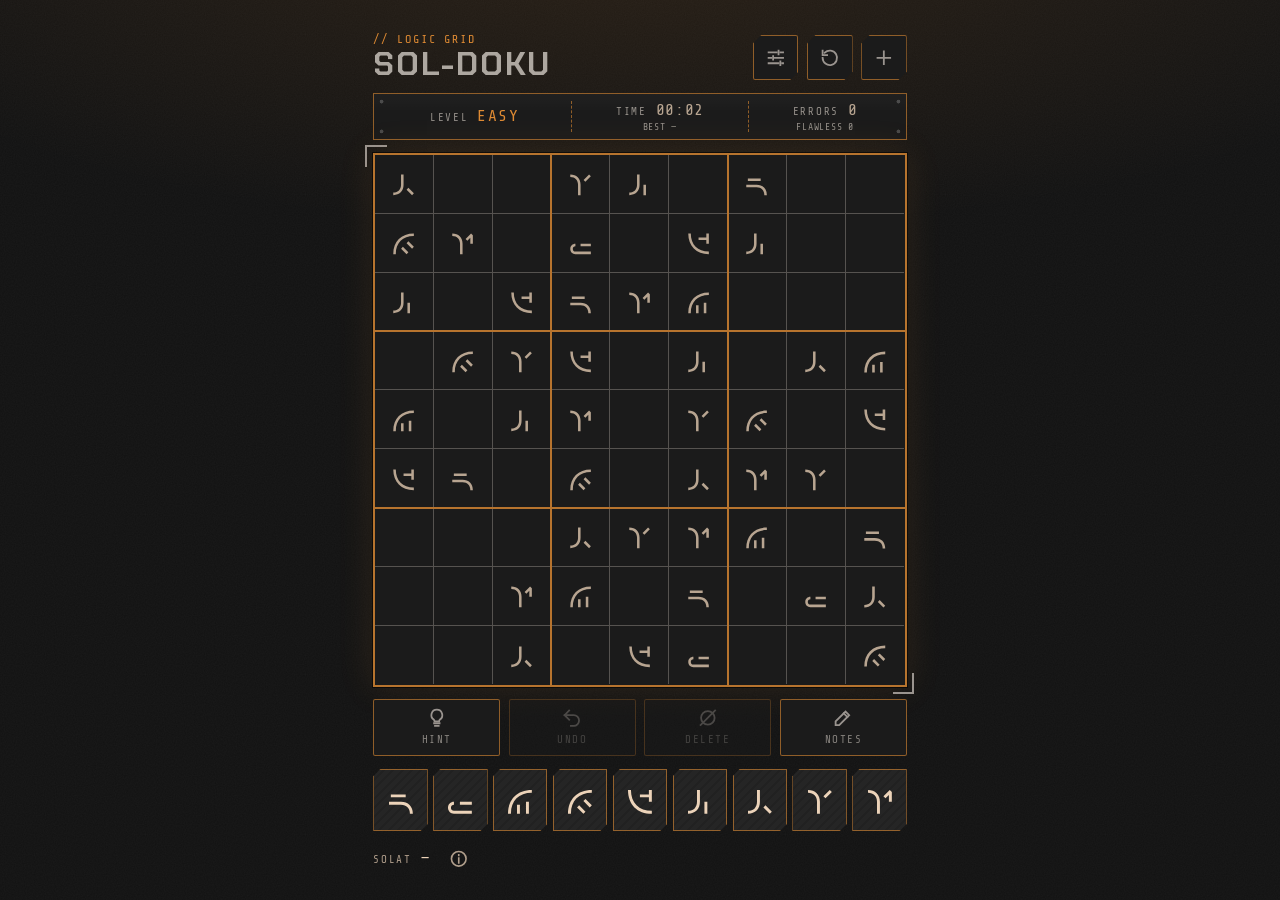
==== commit 723d6fca: "Release {"v":"20261128011032"} Co-Authored-By: Devin AI <158243242+devin-ai-integration[bot]@users.n" ====
--- a/index.html
+++ b/index.html
@@ -11,7 +11,7 @@
   <title>Sol-doku</title>
   <script>
     (() => {
-      const V = "20261128003710";
+      const V = "20261128011032";
       const check = () => fetch("version.json?t=" + Date.now(), { cache: "no-store" })
         .then((r) => r.json())
         .then(({ v }) => {
@@ -28,7 +28,7 @@
   <link rel="preconnect" href="https://fonts.googleapis.com">
   <link rel="preconnect" href="https://fonts.gstatic.com" crossorigin>
   <link rel="stylesheet" href="https://fonts.googleapis.com/css2?family=Chakra+Petch:wght@400;500;600;700&family=Share+Tech+Mono&display=swap">
-  <link rel="stylesheet" href="style.css?v=20261128003710">
+  <link rel="stylesheet" href="style.css?v=20261128011032">
 </head>
 <body>
   <main class="app" id="app">
@@ -164,8 +164,8 @@
     <div class="scan"><div class="bars"><i></i><i></i><i></i><i></i><i></i></div><span>Generating grid</span></div>
   </div>
 
-  <script src="sudoku.js?v=20261128003710"></script>
-  <script src="sol.js?v=20261128003710"></script>
-  <script src="app.js?v=20261128003710"></script>
+  <script src="sudoku.js?v=20261128011032"></script>
+  <script src="sol.js?v=20261128011032"></script>
+  <script src="app.js?v=20261128011032"></script>
 </body>
 </html>
--- a/style.css
+++ b/style.css
@@ -351,7 +351,7 @@
 .key.noted::before {
   content: "";
   position: absolute; top: 0; right: 0;
-  width: 0.375rem; height: 0.375rem;
+  width: 0.5rem; height: 0.5rem;
   clip-path: polygon(0 0, 100% 0, 100% 100%);
   background: var(--text);
 }
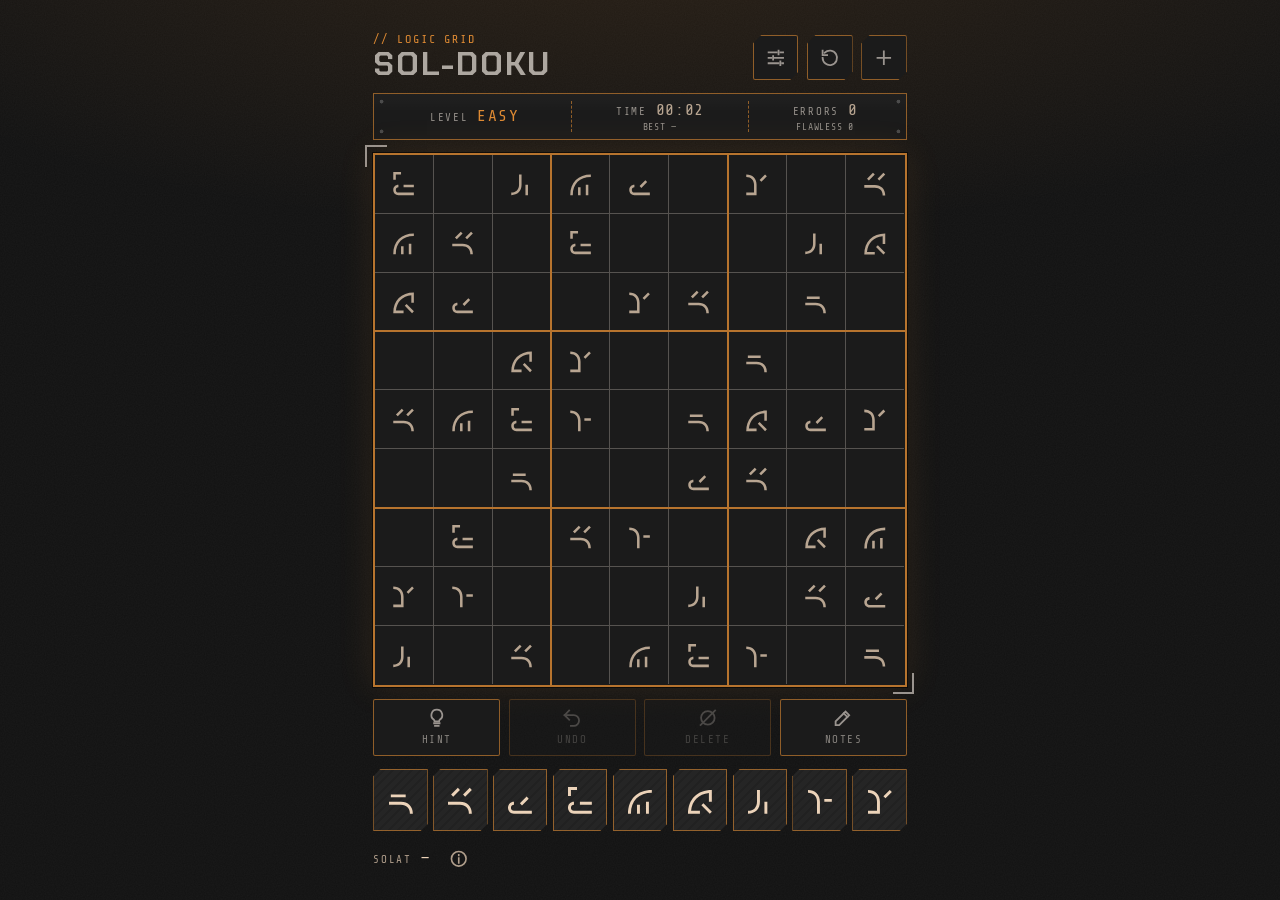
==== commit 3c380c37: "Release 20261128011403 Co-Authored-By: Devin AI <158243242+devin-ai-integration[bot]@users.noreply.g" ====
--- a/index.html
+++ b/index.html
@@ -11,7 +11,7 @@
   <title>Sol-doku</title>
   <script>
     (() => {
-      const V = "20261128011032";
+      const V = "20261128011403";
       const check = () => fetch("version.json?t=" + Date.now(), { cache: "no-store" })
         .then((r) => r.json())
         .then(({ v }) => {
@@ -28,7 +28,7 @@
   <link rel="preconnect" href="https://fonts.googleapis.com">
   <link rel="preconnect" href="https://fonts.gstatic.com" crossorigin>
   <link rel="stylesheet" href="https://fonts.googleapis.com/css2?family=Chakra+Petch:wght@400;500;600;700&family=Share+Tech+Mono&display=swap">
-  <link rel="stylesheet" href="style.css?v=20261128011032">
+  <link rel="stylesheet" href="style.css?v=20261128011403">
 </head>
 <body>
   <main class="app" id="app">
@@ -164,8 +164,8 @@
     <div class="scan"><div class="bars"><i></i><i></i><i></i><i></i><i></i></div><span>Generating grid</span></div>
   </div>
 
-  <script src="sudoku.js?v=20261128011032"></script>
-  <script src="sol.js?v=20261128011032"></script>
-  <script src="app.js?v=20261128011032"></script>
+  <script src="sudoku.js?v=20261128011403"></script>
+  <script src="sol.js?v=20261128011403"></script>
+  <script src="app.js?v=20261128011403"></script>
 </body>
 </html>
--- a/style.css
+++ b/style.css
@@ -350,9 +350,9 @@
 /* Read-only marker: the selected cell already holds this note. */
 .key.noted::before {
   content: "";
-  position: absolute; top: 0; right: 0;
+  position: absolute; bottom: 0; left: 0;
   width: 0.5rem; height: 0.5rem;
-  clip-path: polygon(0 0, 100% 0, 100% 100%);
+  clip-path: polygon(0 0, 0 100%, 100% 100%);
   background: var(--text);
 }
 .key.preview.noted::before { background: var(--accent-fg); }
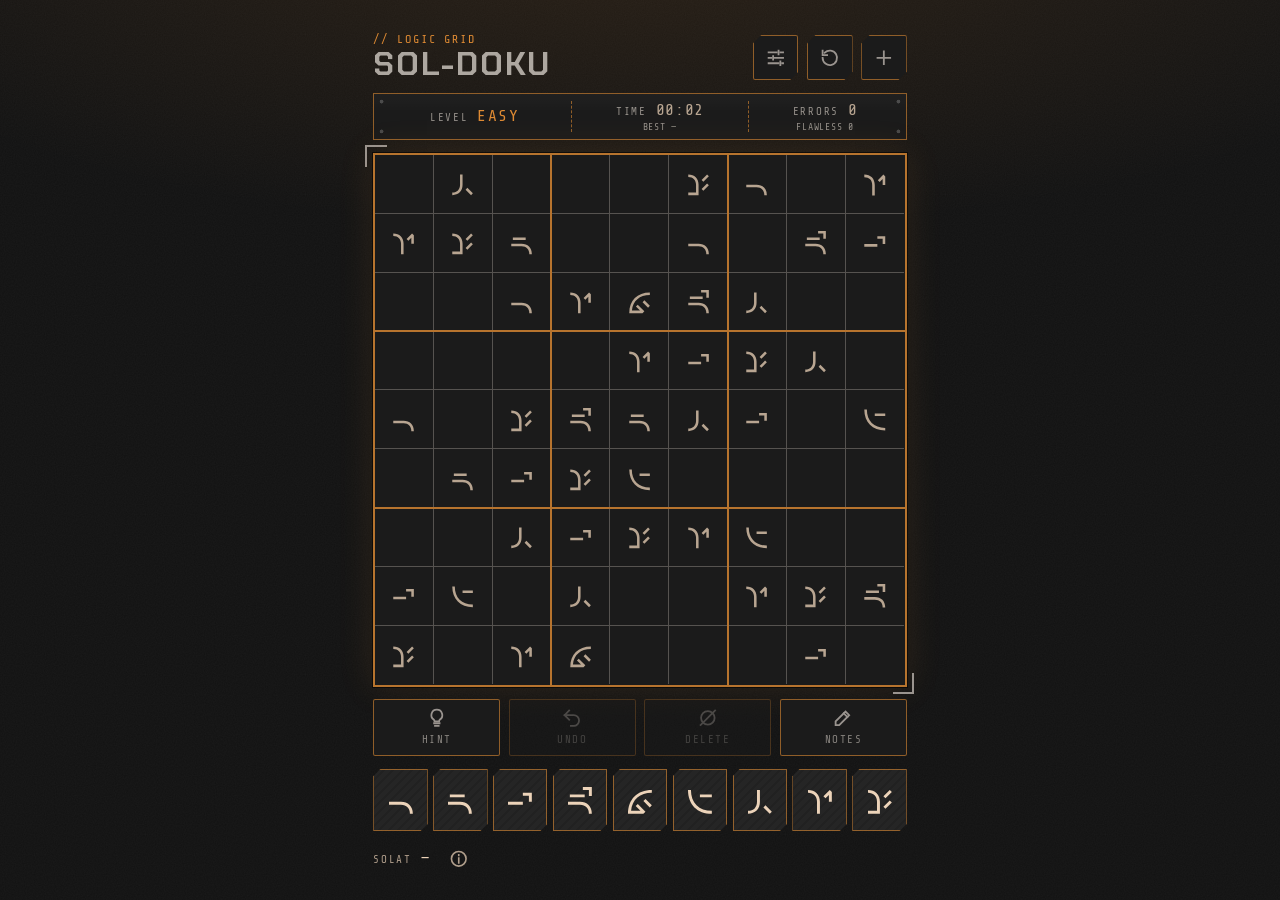
==== commit cdbf01c2: "Release 20261128013136 Co-Authored-By: Devin AI <158243242+devin-ai-integration[bot]@users.noreply.g" ====
--- a/index.html
+++ b/index.html
@@ -11,7 +11,7 @@
   <title>Sol-doku</title>
   <script>
     (() => {
-      const V = "20261128011403";
+      const V = "20261128013136";
       const check = () => fetch("version.json?t=" + Date.now(), { cache: "no-store" })
         .then((r) => r.json())
         .then(({ v }) => {
@@ -28,7 +28,7 @@
   <link rel="preconnect" href="https://fonts.googleapis.com">
   <link rel="preconnect" href="https://fonts.gstatic.com" crossorigin>
   <link rel="stylesheet" href="https://fonts.googleapis.com/css2?family=Chakra+Petch:wght@400;500;600;700&family=Share+Tech+Mono&display=swap">
-  <link rel="stylesheet" href="style.css?v=20261128011403">
+  <link rel="stylesheet" href="style.css?v=20261128013136">
 </head>
 <body>
   <main class="app" id="app">
@@ -164,8 +164,8 @@
     <div class="scan"><div class="bars"><i></i><i></i><i></i><i></i><i></i></div><span>Generating grid</span></div>
   </div>
 
-  <script src="sudoku.js?v=20261128011403"></script>
-  <script src="sol.js?v=20261128011403"></script>
-  <script src="app.js?v=20261128011403"></script>
+  <script src="sudoku.js?v=20261128013136"></script>
+  <script src="sol.js?v=20261128013136"></script>
+  <script src="app.js?v=20261128013136"></script>
 </body>
 </html>
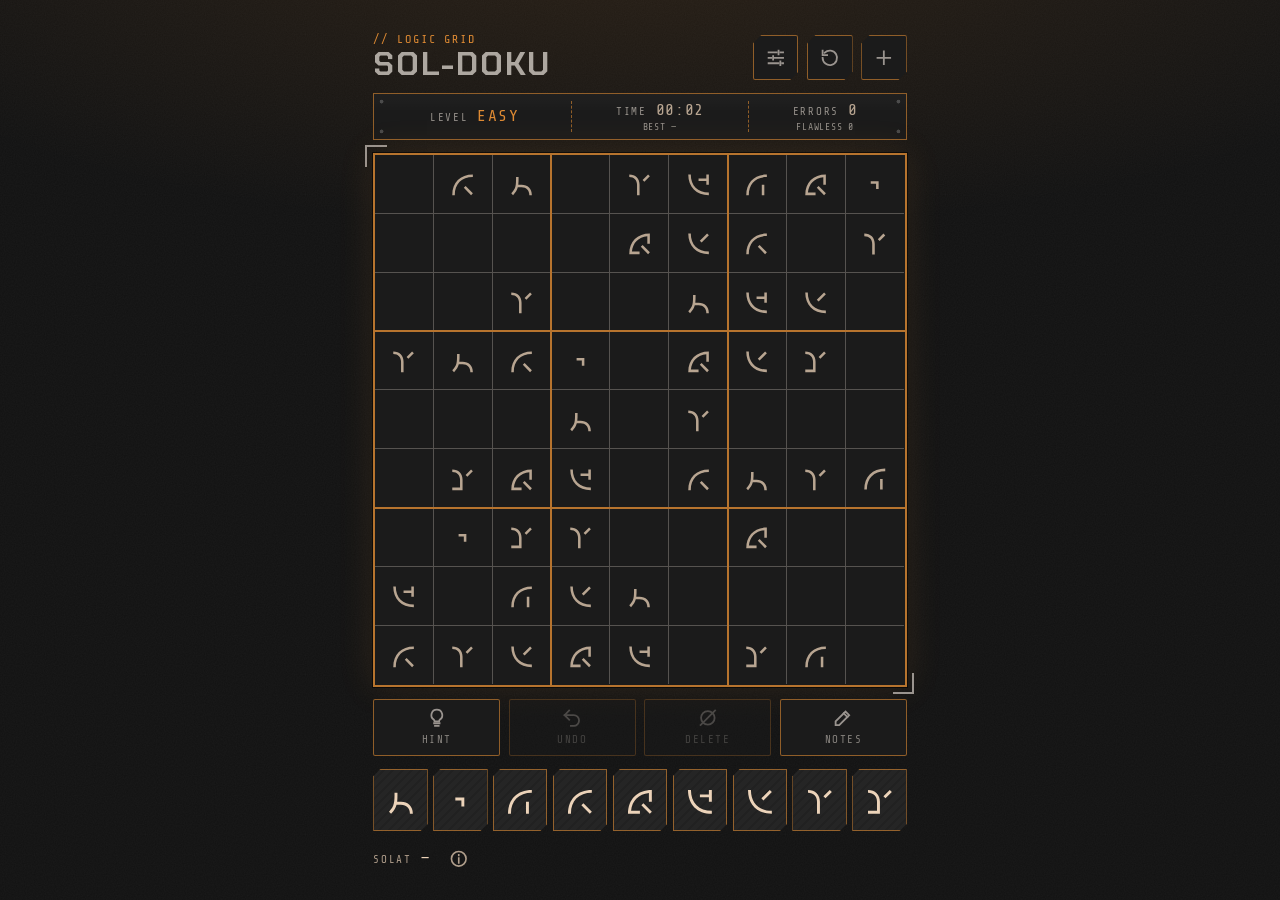
==== commit 09001b82: "Release 20261128060253 Co-Authored-By: Devin AI <158243242+devin-ai-integration[bot]@users.noreply.g" ====
--- a/index.html
+++ b/index.html
@@ -11,7 +11,7 @@
   <title>Sol-doku</title>
   <script>
     (() => {
-      const V = "20261128013136";
+      const V = "20261128060253";
       const check = () => fetch("version.json?t=" + Date.now(), { cache: "no-store" })
         .then((r) => r.json())
         .then(({ v }) => {
@@ -28,7 +28,7 @@
   <link rel="preconnect" href="https://fonts.googleapis.com">
   <link rel="preconnect" href="https://fonts.gstatic.com" crossorigin>
   <link rel="stylesheet" href="https://fonts.googleapis.com/css2?family=Chakra+Petch:wght@400;500;600;700&family=Share+Tech+Mono&display=swap">
-  <link rel="stylesheet" href="style.css?v=20261128013136">
+  <link rel="stylesheet" href="style.css?v=20261128060253">
 </head>
 <body>
   <main class="app" id="app">
@@ -164,8 +164,8 @@
     <div class="scan"><div class="bars"><i></i><i></i><i></i><i></i><i></i></div><span>Generating grid</span></div>
   </div>
 
-  <script src="sudoku.js?v=20261128013136"></script>
-  <script src="sol.js?v=20261128013136"></script>
-  <script src="app.js?v=20261128013136"></script>
+  <script src="sudoku.js?v=20261128060253"></script>
+  <script src="sol.js?v=20261128060253"></script>
+  <script src="app.js?v=20261128060253"></script>
 </body>
 </html>
--- a/style.css
+++ b/style.css
@@ -231,7 +231,7 @@
   border: 1px solid var(--line-c, transparent);
 }
 .cell.peer { background: rgba(255, 255, 255, 0.0525); }
-.cell.same, .cell.sel { background: rgba(var(--accent-rgb), 0.18); }
+.cell.same { background: rgba(var(--accent-rgb), 0.18); }
 .cell.same::before { content: ""; position: absolute; z-index: 3; pointer-events: none; --line-c: var(--box-line); }
 .cell.sel { --sel-line: color-mix(in srgb, var(--accent) 70%, white); }
 .cell.sel::before { content: ""; position: absolute; z-index: 3; pointer-events: none; --line-c: var(--sel-line); box-shadow: inset 0 0 0.375rem rgba(var(--accent-rgb), 0.6), 0 0 0.25rem rgba(var(--accent-rgb), 0.9), 0 0 0.625rem rgba(var(--accent-rgb), 0.5); }
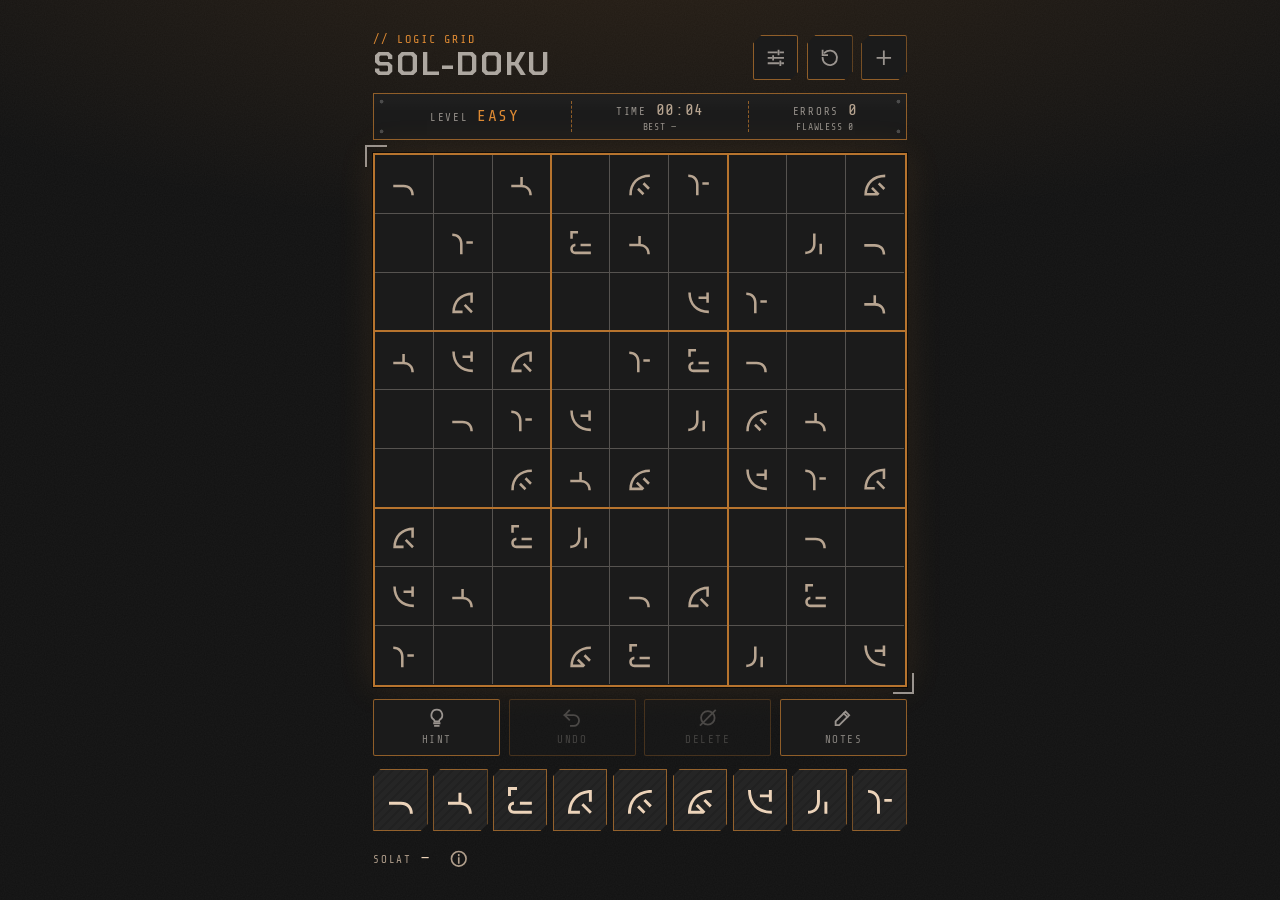
==== commit 9f15af06: "Release 20261128063923 Co-Authored-By: Devin AI <158243242+devin-ai-integration[bot]@users.noreply.g" ====
--- a/index.html
+++ b/index.html
@@ -11,7 +11,7 @@
   <title>Sol-doku</title>
   <script>
     (() => {
-      const V = "20261128060253";
+      const V = "20261128063923";
       const check = () => fetch("version.json?t=" + Date.now(), { cache: "no-store" })
         .then((r) => r.json())
         .then(({ v }) => {
@@ -28,7 +28,7 @@
   <link rel="preconnect" href="https://fonts.googleapis.com">
   <link rel="preconnect" href="https://fonts.gstatic.com" crossorigin>
   <link rel="stylesheet" href="https://fonts.googleapis.com/css2?family=Chakra+Petch:wght@400;500;600;700&family=Share+Tech+Mono&display=swap">
-  <link rel="stylesheet" href="style.css?v=20261128060253">
+  <link rel="stylesheet" href="style.css?v=20261128063923">
 </head>
 <body>
   <main class="app" id="app">
@@ -164,8 +164,8 @@
     <div class="scan"><div class="bars"><i></i><i></i><i></i><i></i><i></i></div><span>Generating grid</span></div>
   </div>
 
-  <script src="sudoku.js?v=20261128060253"></script>
-  <script src="sol.js?v=20261128060253"></script>
-  <script src="app.js?v=20261128060253"></script>
+  <script src="sudoku.js?v=20261128063923"></script>
+  <script src="sol.js?v=20261128063923"></script>
+  <script src="app.js?v=20261128063923"></script>
 </body>
 </html>
--- a/style.css
+++ b/style.css
@@ -347,20 +347,10 @@
   background-image: none;
   border: 1px solid rgba(var(--accent-rgb), 0.7);
 }
-/* Read-only marker: the selected cell already holds this note. */
-.key.noted::before {
-  content: "";
-  position: absolute; bottom: 0; left: 0;
-  width: 0.5rem; height: 0.5rem;
-  clip-path: polygon(0 0, 0 100%, 100% 100%);
-  background: var(--text);
-}
-.key.preview.noted::before { background: var(--accent-fg); }
 .key.preview { background-color: var(--accent); background-image: none; border-color: var(--accent); }
 .key.preview b { color: var(--accent-fg); }
 .key.locked, .notes-on .key.locked { opacity: 0.25; cursor: default; }
 .key.locked.preview { opacity: 1; }
-
 
 .footer { display: flex; justify-content: space-between; gap: 0.75rem; color: var(--text-muted); font-size: 0.625rem; padding-top: 0.25rem; }
 .footer { align-items: center; }
